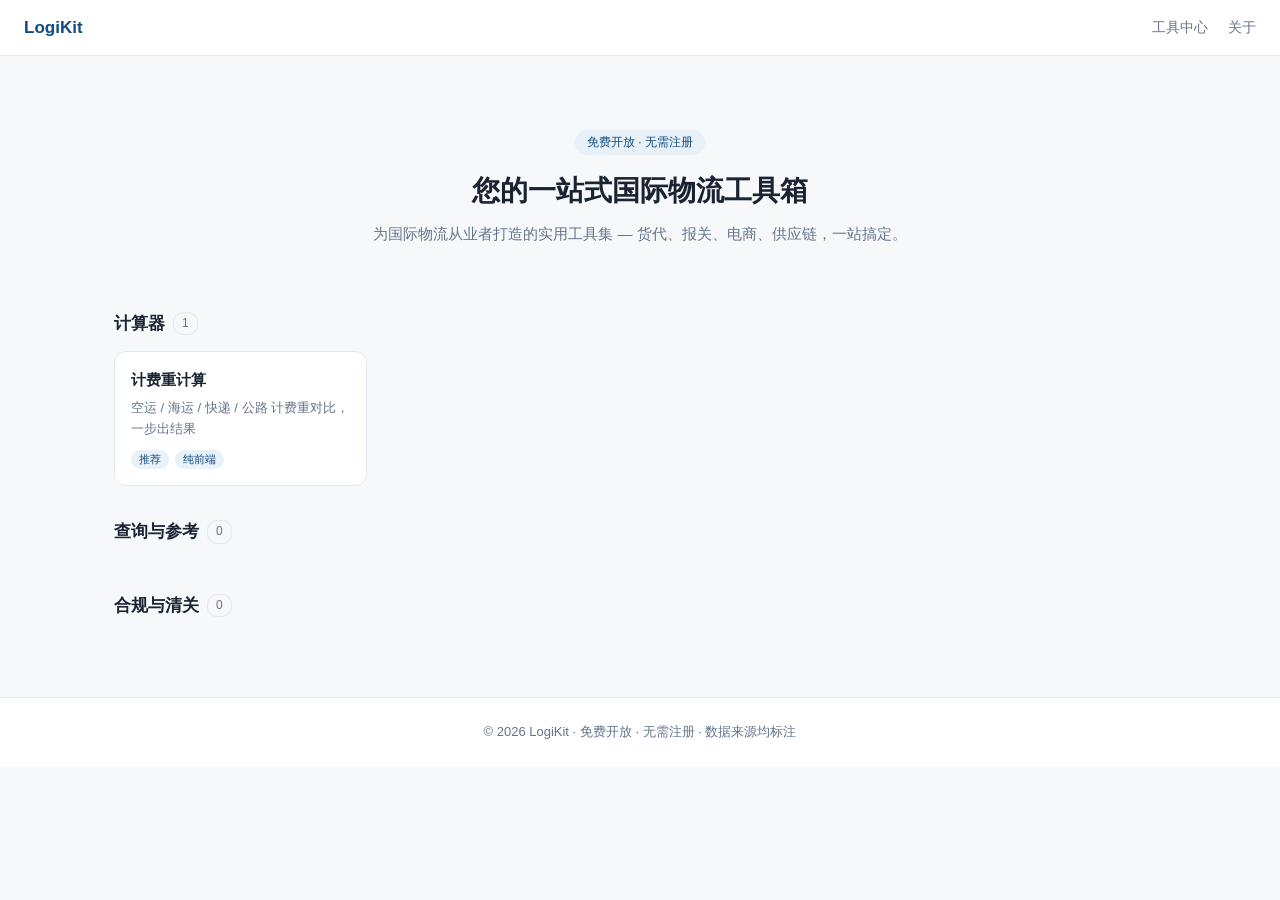
==== index.html @ dc676007 "初始骨架：工具中心首页+计费重工具+统一导航+ETL管线" ====
<!DOCTYPE html>
<html lang="zh">
<head>
<meta charset="UTF-8">
<meta name="viewport" content="width=device-width, initial-scale=1.0">
<title>工具中心 — LogiKit</title>
<meta name="description" content="为国际物流从业者打造的实用工具集 — 货代、报关、电商、供应链。">
<link rel="stylesheet" href="assets/css/style.css">
</head>
<body>
<div id="nav-mount"></div>

<main>
  <section class="hero">
    <div class="badge">免费开放 · 无需注册</div>
    <h1>您的一站式国际物流工具箱</h1>
    <p>为国际物流从业者打造的实用工具集 — 货代、报关、电商、供应链，一站搞定。</p>
  </section>

  <h2 class="cat-title">计算器 <span class="count">1</span></h2>
  <div class="tool-grid">
    <a class="tool-card" href="tools/charge-weight.html?lang=zh">
      <div class="t-name">计费重计算</div>
      <div class="t-desc">空运 / 海运 / 快递 / 公路 计费重对比，一步出结果</div>
      <div class="t-tags"><span class="tag">推荐</span><span class="tag">纯前端</span></div>
    </a>
  </div>

  <h2 class="cat-title">查询与参考 <span class="count">0</span></h2>
  <div class="tool-grid">
    <!-- 下一个：汇率换算（接 frankfurter.dev 免费API，对标 forex-v3） -->
  </div>

  <h2 class="cat-title">合规与清关 <span class="count">0</span></h2>
  <div class="tool-grid">
    <!-- 下一个：中国HS编码查询（ETL 管线，对标 hscode-v3） -->
  </div>
</main>

<div id="footer-mount"></div>
<script src="assets/js/nav.js"></script>
</body>
</html>
---- assets/css/style.css ----
/* OneCargoKit Clone — 统一样式 v0.1
   设计原则：简洁、扁平、移动端兼容、离线可用 */

:root {
  --bg: #f7f8fa;
  --card: #ffffff;
  --primary: #0f4c81;
  --primary-light: #e8f0f8;
  --text: #1a2332;
  --muted: #64748b;
  --border: #e2e8f0;
  --radius: 12px;
}

* { margin: 0; padding: 0; box-sizing: border-box; }

body {
  font-family: -apple-system, BlinkMacSystemFont, "Segoe UI", "PingFang SC", "Microsoft YaHei", sans-serif;
  background: var(--bg);
  color: var(--text);
  line-height: 1.6;
}

/* 顶部导航（由 nav.js 注入占位） */
.ock-nav {
  background: var(--card);
  border-bottom: 1px solid var(--border);
  padding: 0 24px;
  height: 56px;
  display: flex;
  align-items: center;
  justify-content: space-between;
  position: sticky;
  top: 0;
  z-index: 100;
}
.ock-nav .logo {
  font-weight: 700;
  font-size: 17px;
  color: var(--primary);
  text-decoration: none;
}
.ock-nav .nav-links { display: flex; gap: 20px; }
.ock-nav .nav-links a {
  color: var(--muted);
  text-decoration: none;
  font-size: 14px;
}
.ock-nav .nav-links a:hover { color: var(--primary); }

main { max-width: 1100px; margin: 0 auto; padding: 32px 24px 64px; }

.hero { text-align: center; padding: 40px 0 32px; }
.hero h1 { font-size: 28px; font-weight: 700; margin-bottom: 8px; }
.hero p { color: var(--muted); font-size: 15px; }
.hero .badge {
  display: inline-block;
  background: var(--primary-light);
  color: var(--primary);
  font-size: 12px;
  padding: 3px 12px;
  border-radius: 20px;
  margin-bottom: 14px;
}

/* 工具分类 */
.cat-title {
  font-size: 17px;
  font-weight: 600;
  margin: 32px 0 14px;
  display: flex;
  align-items: center;
  gap: 8px;
}
.cat-title .count {
  font-size: 12px;
  color: var(--muted);
  font-weight: 400;
  background: var(--bg);
  border: 1px solid var(--border);
  padding: 1px 8px;
  border-radius: 10px;
}

.tool-grid {
  display: grid;
  grid-template-columns: repeat(auto-fill, minmax(240px, 1fr));
  gap: 14px;
}

.tool-card {
  background: var(--card);
  border: 1px solid var(--border);
  border-radius: var(--radius);
  padding: 16px;
  text-decoration: none;
  color: var(--text);
  display: flex;
  flex-direction: column;
  gap: 6px;
  transition: border-color .15s, transform .15s;
}
.tool-card:hover { border-color: var(--primary); transform: translateY(-2px); }
.tool-card .t-name { font-size: 15px; font-weight: 600; }
.tool-card .t-desc { font-size: 13px; color: var(--muted); }
.tool-card .t-tags { display: flex; gap: 6px; margin-top: 4px; }
.tool-card .tag {
  font-size: 11px;
  padding: 1px 8px;
  border-radius: 10px;
  background: var(--primary-light);
  color: var(--primary);
}
.tool-card .tag.new { background: #fef3e2; color: #b45309; }

/* 页脚（由 nav.js 注入） */
.ock-footer {
  border-top: 1px solid var(--border);
  background: var(--card);
  padding: 24px;
  text-align: center;
  color: var(--muted);
  font-size: 13px;
}
.ock-footer .data-note { margin-top: 6px; font-size: 12px; }

/* ============ 工具页通用 ============ */
.tool-page h1 { font-size: 22px; margin-bottom: 4px; }
.tool-page .sub { color: var(--muted); font-size: 14px; margin-bottom: 24px; }
.tool-panel {
  background: var(--card);
  border: 1px solid var(--border);
  border-radius: var(--radius);
  padding: 24px;
  max-width: 720px;
}
.form-row {
  display: grid;
  grid-template-columns: repeat(auto-fit, minmax(140px, 1fr));
  gap: 14px;
  margin-bottom: 16px;
}
.form-row label { font-size: 13px; color: var(--muted); display: block; margin-bottom: 4px; }
.form-row input, .form-row select {
  width: 100%;
  padding: 9px 12px;
  border: 1px solid var(--border);
  border-radius: 8px;
  font-size: 14px;
  background: var(--card);
}
.form-row input:focus, .form-row select:focus { outline: none; border-color: var(--primary); }

.btn {
  background: var(--primary);
  color: #fff;
  border: none;
  padding: 10px 24px;
  border-radius: 8px;
  font-size: 14px;
  cursor: pointer;
}
.btn:hover { opacity: .9; }
.btn.secondary { background: var(--card); color: var(--text); border: 1px solid var(--border); }

.result-box {
  margin-top: 20px;
  background: var(--primary-light);
  border-radius: var(--radius);
  padding: 18px;
  display: none;
}
.result-box.show { display: block; }
.result-box .r-main { font-size: 26px; font-weight: 700; color: var(--primary); }
.result-box .r-detail { font-size: 13px; color: var(--muted); margin-top: 6px; }

.data-source-note {
  margin-top: 16px;
  font-size: 12px;
  color: var(--muted);
  border-top: 1px dashed var(--border);
  padding-top: 12px;
}

@media (max-width: 600px) {
  main { padding: 20px 16px 48px; }
  .hero h1 { font-size: 22px; }
  .ock-nav { padding: 0 16px; }
  .ock-nav .nav-links { display: none; }
}
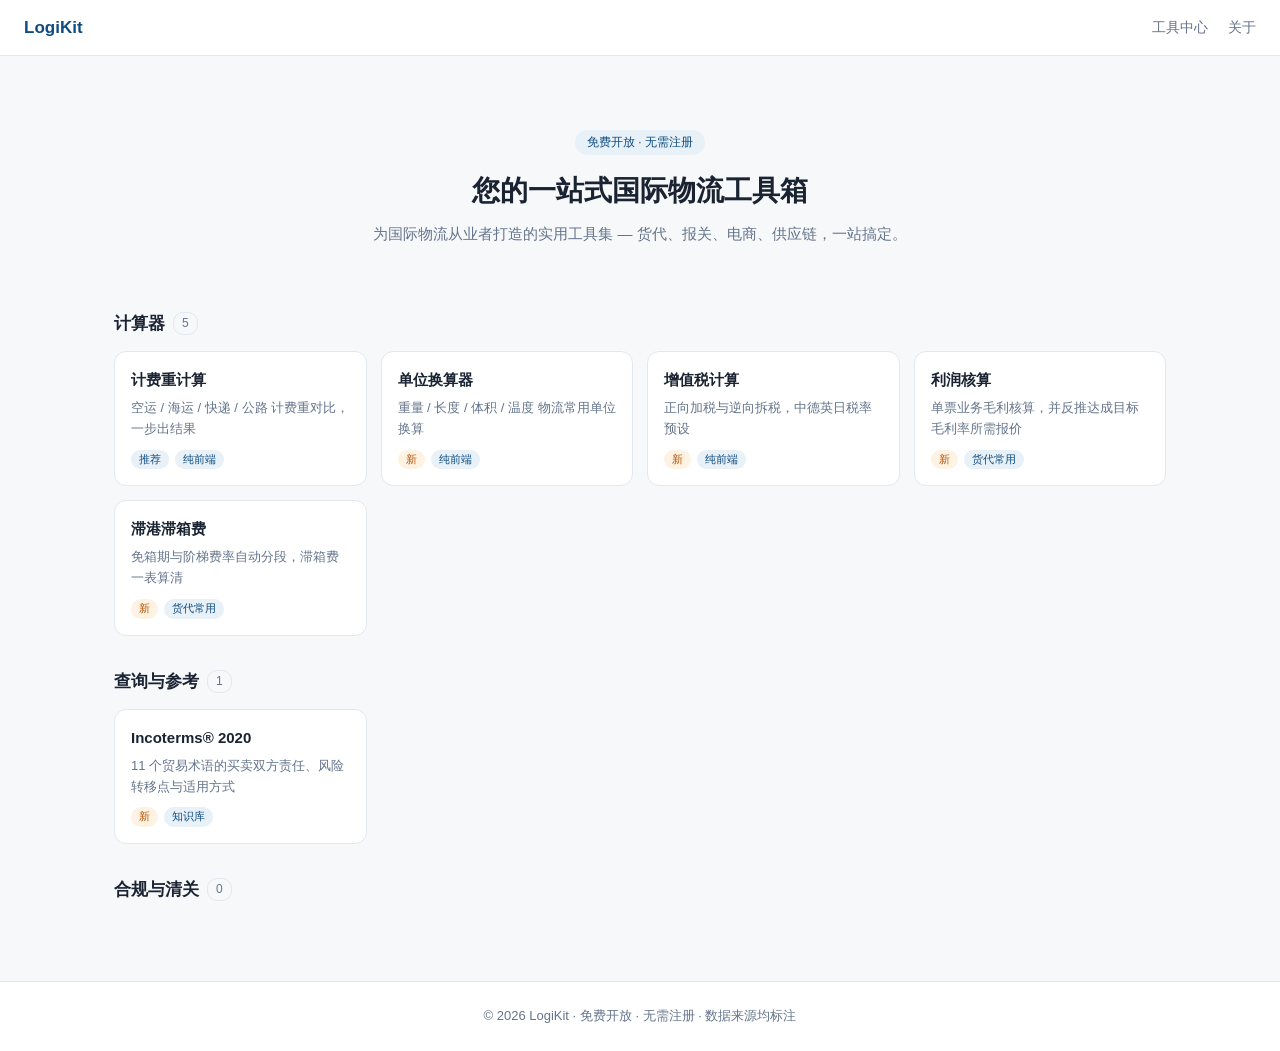
==== commit 74ab10f1: "第1批工具：新增单位换算/VAT/利润核算/Incoterms2020/滞港滞箱费，共6个纯前端离线工具" ====
--- a/index.html
+++ b/index.html
@@ -17,18 +17,43 @@
     <p>为国际物流从业者打造的实用工具集 — 货代、报关、电商、供应链，一站搞定。</p>
   </section>
 
-  <h2 class="cat-title">计算器 <span class="count">1</span></h2>
+  <h2 class="cat-title">计算器 <span class="count">5</span></h2>
   <div class="tool-grid">
     <a class="tool-card" href="tools/charge-weight.html?lang=zh">
       <div class="t-name">计费重计算</div>
       <div class="t-desc">空运 / 海运 / 快递 / 公路 计费重对比，一步出结果</div>
       <div class="t-tags"><span class="tag">推荐</span><span class="tag">纯前端</span></div>
     </a>
+    <a class="tool-card" href="tools/unit-converter.html?lang=zh">
+      <div class="t-name">单位换算器</div>
+      <div class="t-desc">重量 / 长度 / 体积 / 温度 物流常用单位换算</div>
+      <div class="t-tags"><span class="tag new">新</span><span class="tag">纯前端</span></div>
+    </a>
+    <a class="tool-card" href="tools/vat-calc.html?lang=zh">
+      <div class="t-name">增值税计算</div>
+      <div class="t-desc">正向加税与逆向拆税，中德英日税率预设</div>
+      <div class="t-tags"><span class="tag new">新</span><span class="tag">纯前端</span></div>
+    </a>
+    <a class="tool-card" href="tools/profit-calc.html?lang=zh">
+      <div class="t-name">利润核算</div>
+      <div class="t-desc">单票业务毛利核算，并反推达成目标毛利率所需报价</div>
+      <div class="t-tags"><span class="tag new">新</span><span class="tag">货代常用</span></div>
+    </a>
+    <a class="tool-card" href="tools/demurrage-calc.html?lang=zh">
+      <div class="t-name">滞港滞箱费</div>
+      <div class="t-desc">免箱期与阶梯费率自动分段，滞箱费一表算清</div>
+      <div class="t-tags"><span class="tag new">新</span><span class="tag">货代常用</span></div>
+    </a>
   </div>
 
-  <h2 class="cat-title">查询与参考 <span class="count">0</span></h2>
+  <h2 class="cat-title">查询与参考 <span class="count">1</span></h2>
   <div class="tool-grid">
-    <!-- 下一个：汇率换算（接 frankfurter.dev 免费API，对标 forex-v3） -->
+    <a class="tool-card" href="tools/incoterms.html?lang=zh">
+      <div class="t-name">Incoterms® 2020</div>
+      <div class="t-desc">11 个贸易术语的买卖双方责任、风险转移点与适用方式</div>
+      <div class="t-tags"><span class="tag new">新</span><span class="tag">知识库</span></div>
+    </a>
+    <!-- 下一个：汇率换算（ETL快照兜底，离线可用） -->
   </div>
 
   <h2 class="cat-title">合规与清关 <span class="count">0</span></h2>
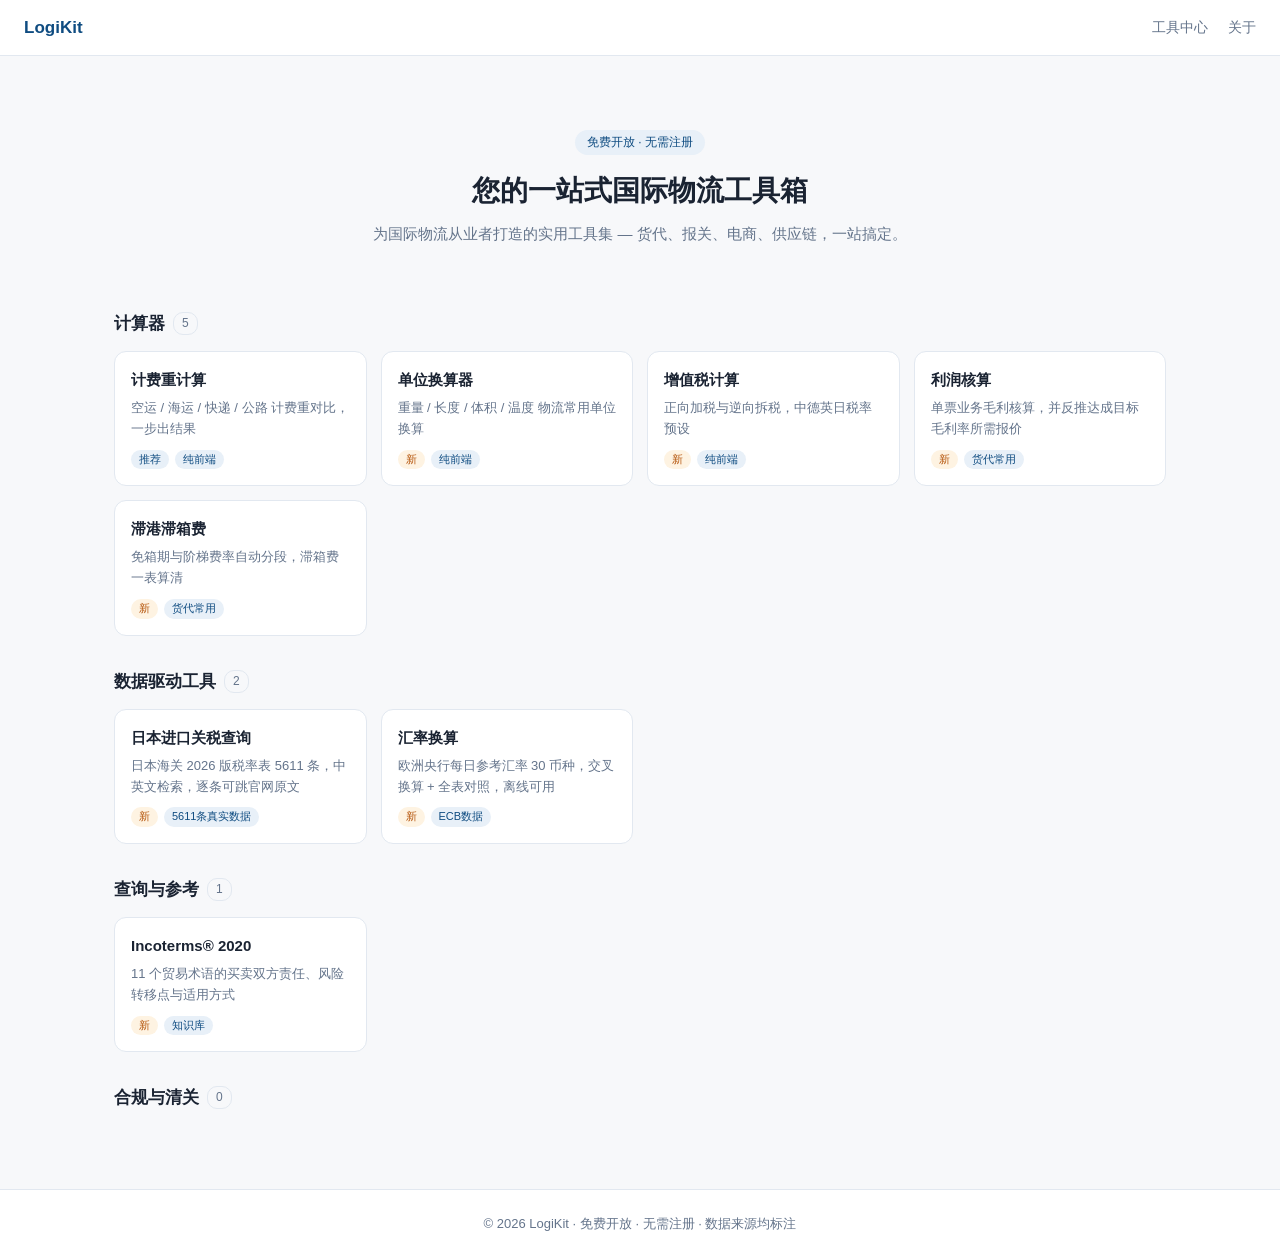
==== commit f27de8e8: "数据驱动工具：日本进口关税查询(5611条真实数据)+汇率换算(ECB 30币种)，新增ETL管线与数据表组件" ====
--- a/index.html
+++ b/index.html
@@ -46,6 +46,20 @@
     </a>
   </div>
 
+  <h2 class="cat-title">数据驱动工具 <span class="count">2</span></h2>
+  <div class="tool-grid">
+    <a class="tool-card" href="tools/jp-tariff.html?lang=zh">
+      <div class="t-name">日本进口关税查询</div>
+      <div class="t-desc">日本海关 2026 版税率表 5611 条，中英文检索，逐条可跳官网原文</div>
+      <div class="t-tags"><span class="tag new">新</span><span class="tag">5611条真实数据</span></div>
+    </a>
+    <a class="tool-card" href="tools/forex.html?lang=zh">
+      <div class="t-name">汇率换算</div>
+      <div class="t-desc">欧洲央行每日参考汇率 30 币种，交叉换算 + 全表对照，离线可用</div>
+      <div class="t-tags"><span class="tag new">新</span><span class="tag">ECB数据</span></div>
+    </a>
+  </div>
+
   <h2 class="cat-title">查询与参考 <span class="count">1</span></h2>
   <div class="tool-grid">
     <a class="tool-card" href="tools/incoterms.html?lang=zh">
@@ -53,7 +67,7 @@
       <div class="t-desc">11 个贸易术语的买卖双方责任、风险转移点与适用方式</div>
       <div class="t-tags"><span class="tag new">新</span><span class="tag">知识库</span></div>
     </a>
-    <!-- 下一个：汇率换算（ETL快照兜底，离线可用） -->
+    <!-- 下一个：中国HS编码查询（ETL 管线，对标 hscode-v3） -->
   </div>
 
   <h2 class="cat-title">合规与清关 <span class="count">0</span></h2>
--- a/assets/css/style.css
+++ b/assets/css/style.css
@@ -188,3 +188,41 @@
   .ock-nav { padding: 0 16px; }
   .ock-nav .nav-links { display: none; }
 }
+
+/* ===== 数据表格组件（数据类工具页共用） ===== */
+.dt-toolbar {
+  display: flex; flex-wrap: wrap; gap: 10px; align-items: center; margin-bottom: 14px;
+}
+.dt-toolbar input[type="search"], .dt-toolbar select {
+  padding: 9px 12px; border: 1px solid var(--border); border-radius: 8px;
+  font-size: 14px; background: #fff; color: var(--text); outline: none;
+}
+.dt-toolbar input[type="search"] { flex: 1 1 240px; min-width: 200px; }
+.dt-toolbar input:focus, .dt-toolbar select:focus { border-color: var(--primary); }
+.dt-count { font-size: 13px; color: var(--muted); }
+
+.dt-wrap { overflow-x: auto; border: 1px solid var(--border); border-radius: 10px; background: #fff; }
+.dt-table { width: 100%; border-collapse: collapse; font-size: 13px; }
+.dt-table th, .dt-table td { padding: 9px 12px; text-align: left; border-bottom: 1px solid var(--border); vertical-align: top; }
+.dt-table thead th { background: var(--primary-light); color: var(--primary); font-weight: 600; white-space: nowrap; position: sticky; top: 0; }
+.dt-table tbody tr:hover { background: #f5f8fb; }
+.dt-table .hs { font-family: ui-monospace, Menlo, Consolas, monospace; white-space: nowrap; }
+.dt-table .rate-gen { font-weight: 600; color: #b42318; white-space: nowrap; }
+.dt-table .rate-wto { font-weight: 600; color: #027a48; white-space: nowrap; }
+.dt-table .rate-na { color: var(--muted); font-size: 12px; }
+.dt-table .desc-en { color: var(--muted); font-size: 12px; display: block; margin-top: 2px; }
+.dt-table td a { color: var(--primary); text-decoration: none; }
+.dt-table td a:hover { text-decoration: underline; }
+.dt-empty { padding: 40px; text-align: center; color: var(--muted); }
+
+.dt-pager { display: flex; gap: 8px; justify-content: center; align-items: center; margin-top: 14px; flex-wrap: wrap; }
+.dt-pager button {
+  padding: 6px 14px; border: 1px solid var(--border); background: #fff;
+  border-radius: 8px; cursor: pointer; font-size: 13px; color: var(--text);
+}
+.dt-pager button:disabled { opacity: .4; cursor: not-allowed; }
+.dt-pager button:hover:not(:disabled) { border-color: var(--primary); color: var(--primary); }
+.dt-pager .pn { font-size: 13px; color: var(--muted); }
+
+.dt-legend { display: flex; gap: 18px; flex-wrap: wrap; font-size: 12px; color: var(--muted); margin-bottom: 12px; }
+.dt-legend b { color: var(--text); font-weight: 600; }
